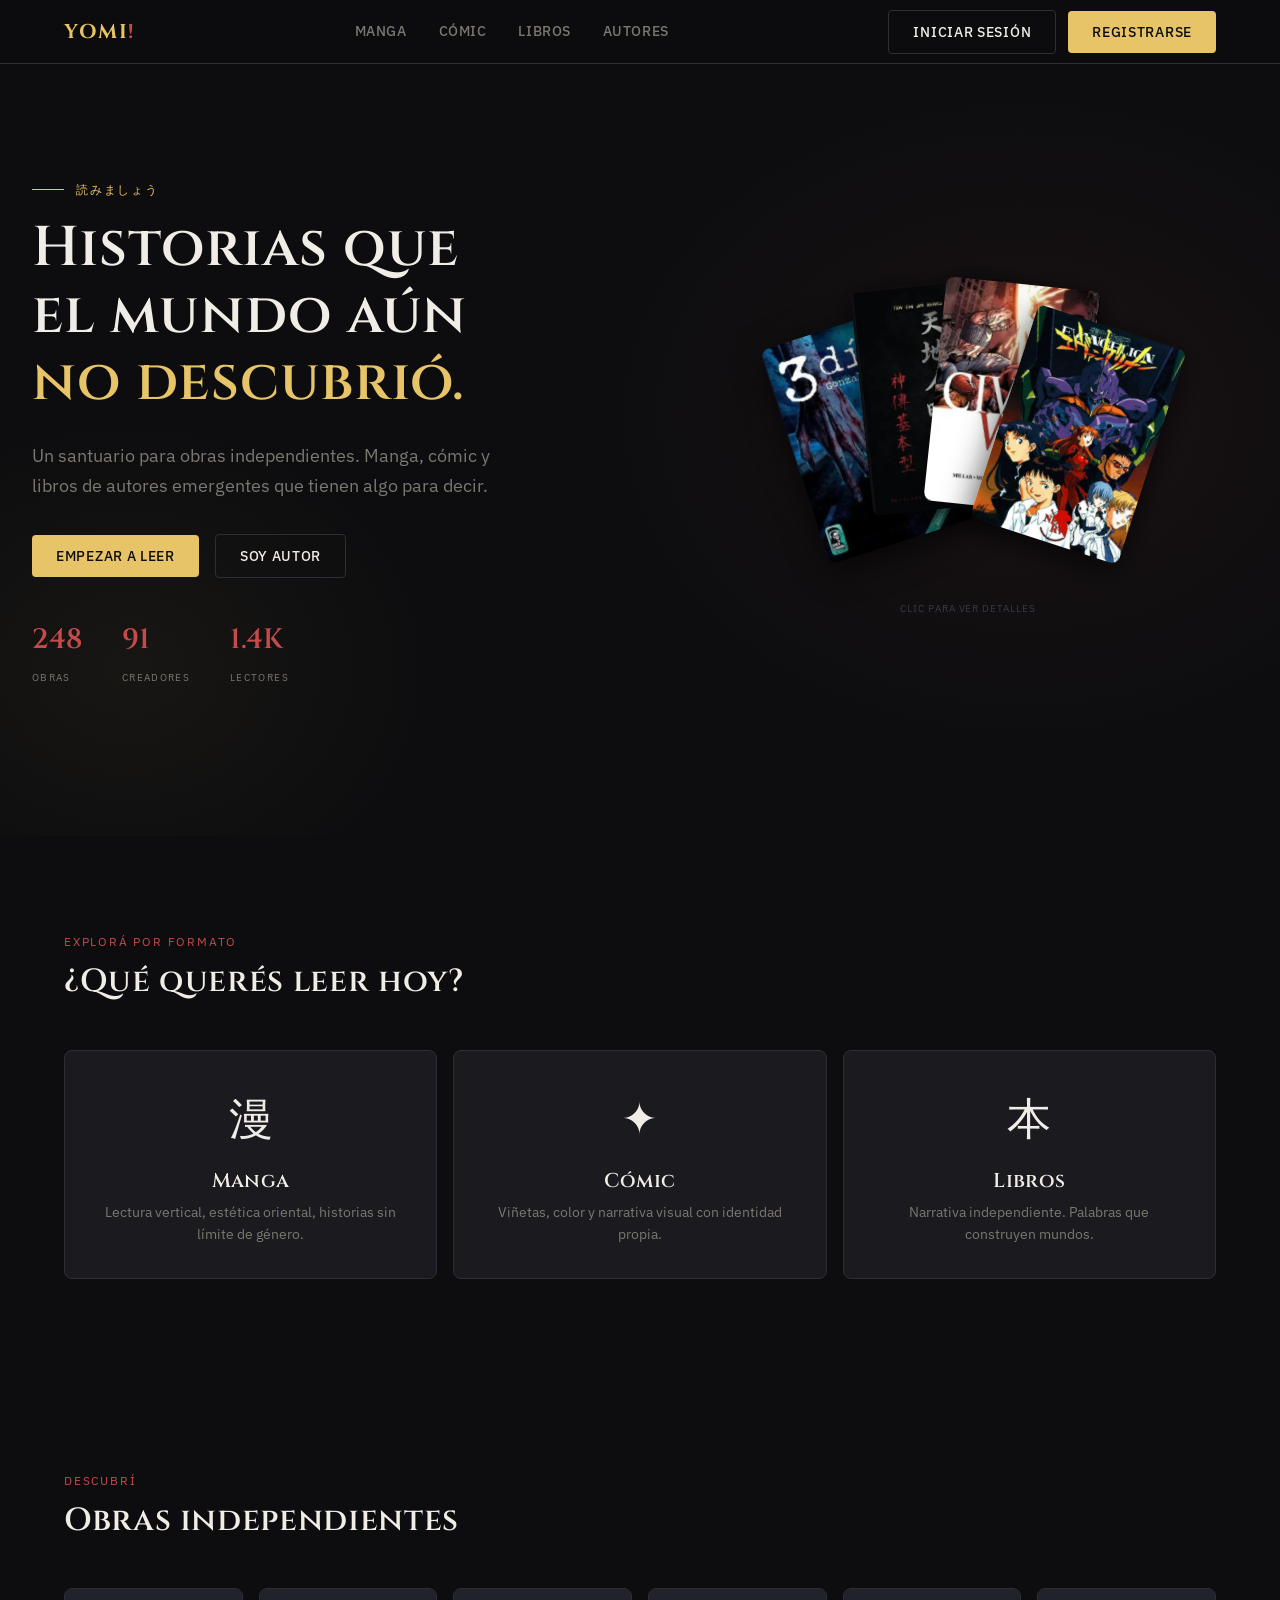
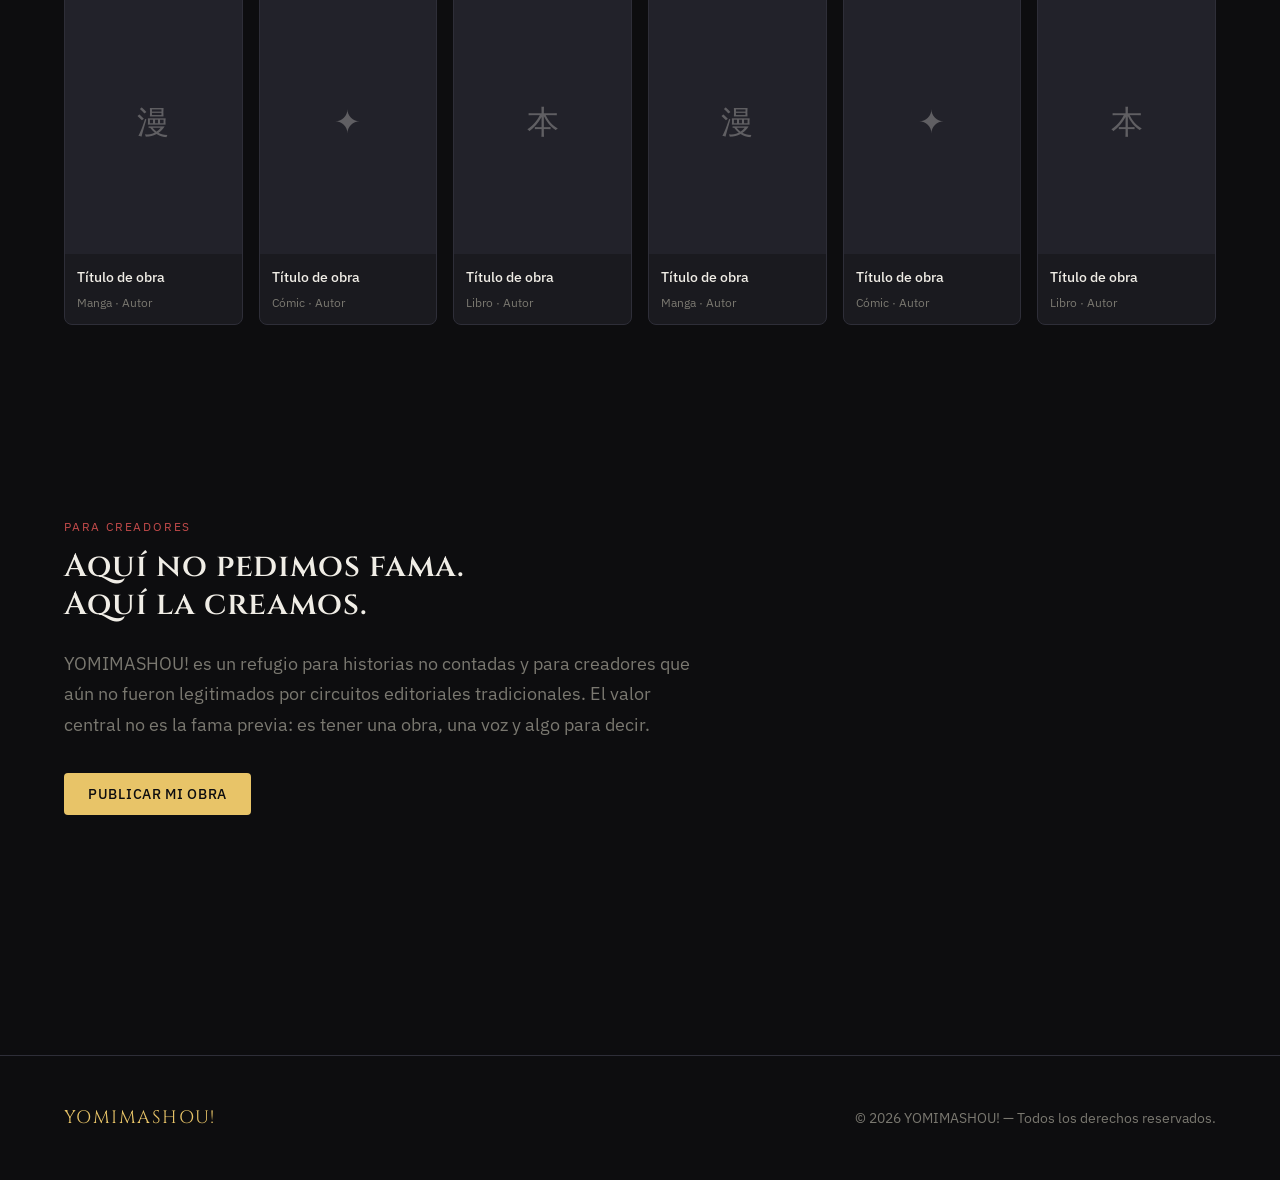
==== index.html @ 297e2ae0 "Add files via upload" ====
<!DOCTYPE html>
<html lang="es">
<head>
  <meta charset="UTF-8" />
  <meta name="viewport" content="width=device-width, initial-scale=1.0" />
  <meta name="description" content="YOMIMASHOU! — Portal de lectura y creación para autores independientes de manga, cómic y libros." />
  <title>YOMIMASHOU! — ¡Leamos!</title>
  <link rel="preconnect" href="https://fonts.googleapis.com" />
  <link rel="preconnect" href="https://fonts.gstatic.com" crossorigin />
  <link href="https://fonts.googleapis.com/css2?family=Cinzel:wght@400;600;700&family=IBM+Plex+Sans:wght@300;400;500&display=swap" rel="stylesheet" />
  <link rel="stylesheet" href="assets/css/main.css" />
  <style>
    .hero {
      display: grid;
      grid-template-columns: 1fr 1fr;
      gap: 2rem;
      padding: 5rem 0 3rem;
      align-items: center;
      min-height: calc(100vh - 64px);
      position: relative;
      overflow: hidden;
    }
    .hero::before {
      content: '';
      position: absolute;
      inset: 0;
      background:
        radial-gradient(ellipse 50% 60% at 80% 50%, rgba(196,75,75,0.07) 0%, transparent 65%),
        radial-gradient(ellipse 40% 50% at 10% 80%, rgba(232,196,104,0.05) 0%, transparent 60%);
      pointer-events: none;
    }
    .hero-left { padding: 0 0 0 2rem; position: relative; z-index: 1; }
    .hero-stats { display: flex; gap: 2.5rem; }
    .stat-num { font-family: var(--font-display); font-size: 1.75rem; font-weight: 600; color: var(--color-accent); display: block; }
    .stat-label { font-size: 0.6rem; letter-spacing: 0.14em; text-transform: uppercase; color: var(--color-text-muted); }

    .hero-right { position: relative; height: 420px; display: flex; flex-direction: column; align-items: center; justify-content: center; z-index: 1; }

    .fan-wrap { position: relative; width: 300px; height: 340px; }

    .fan-card { position: absolute; width: 155px; height: 225px; border-radius: var(--radius-md); overflow: hidden; cursor: pointer; transform-origin: bottom center; transition: transform 0.4s cubic-bezier(.22,.68,0,1.2); box-shadow: 0 8px 32px rgba(0,0,0,0.7); }

    .fan-card:nth-child(1) { left: 8px;   top: 65px; transform: rotate(-18deg); z-index: 1; }
    .fan-card:nth-child(2) { left: 55px;  top: 32px; transform: rotate(-6deg);  z-index: 2; }
    .fan-card:nth-child(3) { left: 105px; top: 32px; transform: rotate(6deg);   z-index: 3; }
    .fan-card:nth-child(4) { left: 148px; top: 65px; transform: rotate(18deg);  z-index: 4; }

    .fan-card:hover { z-index: 10; }
    .fan-card:nth-child(1):hover { transform: rotate(-18deg) translateY(-24px) scale(1.04); }
    .fan-card:nth-child(2):hover { transform: rotate(-6deg)  translateY(-24px) scale(1.04); }
    .fan-card:nth-child(3):hover { transform: rotate(6deg)   translateY(-24px) scale(1.04); }
    .fan-card:nth-child(4):hover { transform: rotate(18deg)  translateY(-24px) scale(1.04); }

    .fan-card.active { z-index: 20 !important; }
    .fan-card:nth-child(1).active { transform: rotate(0deg) translateX(72px)  translateY(-90px) scale(1.28) !important; }
    .fan-card:nth-child(2).active { transform: rotate(0deg) translateX(28px)  translateY(-90px) scale(1.28) !important; }
    .fan-card:nth-child(3).active { transform: rotate(0deg) translateX(-20px) translateY(-90px) scale(1.28) !important; }
    .fan-card:nth-child(4).active { transform: rotate(0deg) translateX(-65px) translateY(-90px) scale(1.28) !important; }

    .flip-inner { position: relative; width: 100%; height: 100%; transform-style: preserve-3d; transition: transform 0.55s cubic-bezier(.4,0,.2,1); }
    .fan-card.active .flip-inner { transform: rotateY(180deg); }

    .flip-front, .flip-back { position: absolute; inset: 0; backface-visibility: hidden; -webkit-backface-visibility: hidden; border-radius: var(--radius-md); overflow: hidden; }
    .flip-front img { width: 100%; height: 100%; object-fit: cover; display: block; }

    .flip-back { transform: rotateY(180deg); background: #1a1a1f; border: 1px solid var(--color-border); display: flex; flex-direction: column; justify-content: flex-end; padding: 14px; }
    .flip-back-tag { font-size: 0.55rem; letter-spacing: 0.14em; text-transform: uppercase; color: var(--color-accent); margin-bottom: 4px; }
    .flip-back-title { font-family: var(--font-display); font-size: 0.75rem; font-weight: 600; color: var(--color-primary); margin-bottom: 2px; line-height: 1.3; }
    .flip-back-author { font-size: 0.6rem; color: var(--color-text-muted); margin-bottom: 8px; }
    .flip-back-desc { font-size: 0.58rem; color: #b0ada6; line-height: 1.55; }

    .fan-hint { margin-top: 10px; font-size: 0.6rem; color: #3a3a48; letter-spacing: 0.1em; text-transform: uppercase; }

    @media (max-width: 768px) {
      .hero { grid-template-columns: 1fr; min-height: auto; padding: 6rem 0 3rem; }
      .hero-left { padding: 0 1rem; }
      .hero-right { height: 320px; }
      .fan-wrap { transform: scale(0.82); }
    }
  </style>
</head>
<body>

  <header class="header">
    <div class="container">
      <div class="header__inner">
        <a href="index.html" class="header__logo">YOMI<span>!</span></a>
        <nav class="header__nav">
          <a href="pages/manga.html">Manga</a>
          <a href="pages/comic.html">Cómic</a>
          <a href="pages/libros.html">Libros</a>
          <a href="pages/autores.html">Autores</a>
        </nav>
        <div class="header__actions">
          <button class="btn btn-outline" data-action="login">Iniciar sesión</button>
          <button class="btn btn-primary" data-action="registro">Registrarse</button>
        </div>
      </div>
    </div>
  </header>

  <section class="hero">
    <div class="hero-left">
      <p class="hero__kicker">読みましょう</p>
      <h1 class="hero__title">
        Historias que<br />
        el mundo aún<br />
        <em>no descubrió.</em>
      </h1>
      <p class="hero__subtitle">
        Un santuario para obras independientes. Manga, cómic y libros de autores emergentes que tienen algo para decir.
      </p>
      <div class="hero__actions" style="margin-bottom: 2.5rem;">
        <button class="btn btn-primary" data-action="registro">Empezar a leer</button>
        <button class="btn btn-outline" data-action="registro">Soy autor</button>
      </div>
      <div class="hero-stats">
        <div><span class="stat-num">248</span><span class="stat-label">Obras</span></div>
        <div><span class="stat-num">91</span><span class="stat-label">Creadores</span></div>
        <div><span class="stat-num">1.4K</span><span class="stat-label">Lectores</span></div>
      </div>
    </div>

    <div class="hero-right">
      <div class="fan-wrap">

        <div class="fan-card">
          <div class="flip-inner">
            <div class="flip-front"><img src="assets/img/3_dias.JPG" alt="3 Días" /></div>
            <div class="flip-back">
              <span class="flip-back-tag">Libro · 2021</span>
              <p class="flip-back-title">3 Días</p>
              <p class="flip-back-author">Gonzalo Ventura</p>
              <p class="flip-back-desc">Tres días para sobrevivir a un mundo que ya no reconoce lo humano. Horror, urgencia y una mano ensangrentada que lo dice todo.</p>
            </div>
          </div>
        </div>

        <div class="fan-card">
          <div class="flip-inner">
            <div class="flip-front"><img src="assets/img/bujinkan.JPG" alt="Bujinkan" /></div>
            <div class="flip-back">
              <span class="flip-back-tag">Libro · 2019</span>
              <p class="flip-back-title">Ten Chi Jin Ryaku no Maki</p>
              <p class="flip-back-author">Sajiro Janiga</p>
              <p class="flip-back-desc">Los rollos del cielo, la tierra y el hombre. Manual de formas básicas del Bujinkan Dojo para el practicante serio.</p>
            </div>
          </div>
        </div>

        <div class="fan-card">
          <div class="flip-inner">
            <div class="flip-front"><img src="assets/img/civil_war.JPG" alt="Civil War" /></div>
            <div class="flip-back">
              <span class="flip-back-tag">Cómic · 2007</span>
              <p class="flip-back-title">Civil War</p>
              <p class="flip-back-author">Mark Millar</p>
              <p class="flip-back-desc">Los héroes divididos. Una ley que obliga a elegir bando. La guerra más devastadora del universo Marvel en viñetas de alto voltaje.</p>
            </div>
          </div>
        </div>

        <div class="fan-card">
          <div class="flip-inner">
            <div class="flip-front"><img src="assets/img/evangelion.jpg" alt="Evangelion" /></div>
            <div class="flip-back">
              <span class="flip-back-tag">Manga · 1995</span>
              <p class="flip-back-title">Neon Genesis Evangelion</p>
              <p class="flip-back-author">Yoshiyuki Sadamoto</p>
              <p class="flip-back-desc">Mechas, ángeles y la fragilidad del alma humana. El clásico que redefinió el anime y el manga de ciencia ficción japonesa.</p>
            </div>
          </div>
        </div>

      </div>
      <p class="fan-hint">Clic para ver detalles</p>
    </div>
  </section>

  <section class="section">
    <div class="container">
      <div class="section-header">
        <p class="section-header__kicker">Explorá por formato</p>
        <h2>¿Qué querés leer hoy?</h2>
      </div>
      <div class="categorias-grid">
        <a href="pages/manga.html" class="categoria-card">
          <span class="categoria-card__icon">漫</span>
          <h3 class="categoria-card__title">Manga</h3>
          <p class="categoria-card__desc">Lectura vertical, estética oriental, historias sin límite de género.</p>
        </a>
        <a href="pages/comic.html" class="categoria-card">
          <span class="categoria-card__icon">✦</span>
          <h3 class="categoria-card__title">Cómic</h3>
          <p class="categoria-card__desc">Viñetas, color y narrativa visual con identidad propia.</p>
        </a>
        <a href="pages/libros.html" class="categoria-card">
          <span class="categoria-card__icon">本</span>
          <h3 class="categoria-card__title">Libros</h3>
          <p class="categoria-card__desc">Narrativa independiente. Palabras que construyen mundos.</p>
        </a>
      </div>
    </div>
  </section>

  <section class="section">
    <div class="container">
      <div class="section-header">
        <p class="section-header__kicker">Descubrí</p>
        <h2>Obras independientes</h2>
      </div>
      <div class="obras-grid">
        <div class="obra-card"><div class="obra-card__cover"><span class="obra-card__cover-placeholder">漫</span></div><div class="obra-card__info"><p class="obra-card__title">Título de obra</p><p class="obra-card__meta">Manga · Autor</p></div></div>
        <div class="obra-card"><div class="obra-card__cover"><span class="obra-card__cover-placeholder">✦</span></div><div class="obra-card__info"><p class="obra-card__title">Título de obra</p><p class="obra-card__meta">Cómic · Autor</p></div></div>
        <div class="obra-card"><div class="obra-card__cover"><span class="obra-card__cover-placeholder">本</span></div><div class="obra-card__info"><p class="obra-card__title">Título de obra</p><p class="obra-card__meta">Libro · Autor</p></div></div>
        <div class="obra-card"><div class="obra-card__cover"><span class="obra-card__cover-placeholder">漫</span></div><div class="obra-card__info"><p class="obra-card__title">Título de obra</p><p class="obra-card__meta">Manga · Autor</p></div></div>
        <div class="obra-card"><div class="obra-card__cover"><span class="obra-card__cover-placeholder">✦</span></div><div class="obra-card__info"><p class="obra-card__title">Título de obra</p><p class="obra-card__meta">Cómic · Autor</p></div></div>
        <div class="obra-card"><div class="obra-card__cover"><span class="obra-card__cover-placeholder">本</span></div><div class="obra-card__info"><p class="obra-card__title">Título de obra</p><p class="obra-card__meta">Libro · Autor</p></div></div>
      </div>
    </div>
  </section>

  <section class="section">
    <div class="container">
      <div class="section-header" style="max-width: 640px;">
        <p class="section-header__kicker">Para creadores</p>
        <h2>Aquí no pedimos fama.<br />Aquí la creamos.</h2>
        <p style="margin-top: 1.5rem; color: var(--color-text-muted); font-size: 1.125rem; line-height: 1.7;">
          YOMIMASHOU! es un refugio para historias no contadas y para creadores que aún no fueron legitimados por circuitos editoriales tradicionales. El valor central no es la fama previa: es tener una obra, una voz y algo para decir.
        </p>
        <div style="margin-top: 2rem;">
          <button class="btn btn-primary" data-action="registro">Publicar mi obra</button>
        </div>
      </div>
    </div>
  </section>

  <footer class="footer">
    <div class="container">
      <div class="footer__inner">
        <span class="footer__logo">YOMIMASHOU!</span>
        <p class="footer__copy">© 2026 YOMIMASHOU! — Todos los derechos reservados.</p>
      </div>
    </div>
  </footer>

  <script src="assets/js/main.js"></script>
  <script>
    const fanCards = document.querySelectorAll('.fan-card');
    fanCards.forEach((card) => {
      card.addEventListener('click', () => {
        const isActive = card.classList.contains('active');
        fanCards.forEach(c => c.classList.remove('active'));
        if (!isActive) card.classList.add('active');
      });
    });
  </script>
</body>
</html>
---- assets/css/main.css ----
@import url('https://fonts.googleapis.com/css2?family=Cinzel:wght@400;600;700&family=IBM+Plex+Sans:wght@300;400;500;600&display=swap');
@import './variables.css';

/* ─── RESET ─────────────────────────────────────────── */
*, *::before, *::after {
  box-sizing: border-box;
  margin: 0;
  padding: 0;
}

html {
  scroll-behavior: smooth;
  font-size: 16px;
}

body {
  background-color: var(--color-bg);
  color: var(--color-text);
  font-family: var(--font-body);
  font-weight: 400;
  line-height: 1.6;
  min-height: 100vh;
  -webkit-font-smoothing: antialiased;
}

img {
  max-width: 100%;
  display: block;
}

a {
  color: inherit;
  text-decoration: none;
}

ul, ol {
  list-style: none;
}

button {
  cursor: pointer;
  border: none;
  background: none;
  font-family: inherit;
}

/* ─── TIPOGRAFÍA ─────────────────────────────────────── */
h1, h2, h3, h4 {
  font-family: var(--font-display);
  font-weight: 600;
  line-height: 1.2;
  letter-spacing: 0.02em;
}

h1 { font-size: var(--text-5xl); }
h2 { font-size: var(--text-3xl); }
h3 { font-size: var(--text-2xl); }
h4 { font-size: var(--text-xl); }

p { font-size: var(--text-base); }

.text-muted { color: var(--color-text-muted); }
.text-primary { color: var(--color-primary); }
.text-accent { color: var(--color-accent); }

/* ─── LAYOUT ─────────────────────────────────────────── */
.container {
  width: 100%;
  max-width: 1200px;
  margin: 0 auto;
  padding: 0 var(--space-6);
}

.section {
  padding: var(--space-24) 0;
}

/* ─── BOTONES ─────────────────────────────────────────── */
.btn {
  display: inline-flex;
  align-items: center;
  gap: var(--space-2);
  padding: var(--space-3) var(--space-6);
  border-radius: var(--radius-sm);
  font-family: var(--font-body);
  font-size: var(--text-sm);
  font-weight: 500;
  letter-spacing: 0.05em;
  text-transform: uppercase;
  transition: all var(--transition-base);
}

.btn-primary {
  background-color: var(--color-primary);
  color: var(--color-bg);
}

.btn-primary:hover {
  background-color: #f0d080;
  transform: translateY(-1px);
}

.btn-outline {
  border: 1px solid var(--color-border);
  color: var(--color-text);
}

.btn-outline:hover {
  border-color: var(--color-primary);
  color: var(--color-primary);
}

/* ─── HEADER ─────────────────────────────────────────── */
.header {
  position: fixed;
  top: 0;
  left: 0;
  right: 0;
  z-index: 100;
  height: 64px;
  background-color: rgba(13, 13, 15, 0.92);
  backdrop-filter: blur(12px);
  border-bottom: 1px solid var(--color-border);
  display: flex;
  align-items: center;
}

.header__inner {
  display: flex;
  align-items: center;
  justify-content: space-between;
  width: 100%;
}

.header__logo {
  font-family: var(--font-display);
  font-size: var(--text-xl);
  font-weight: 700;
  color: var(--color-primary);
  letter-spacing: 0.08em;
}

.header__logo span {
  color: var(--color-accent);
}

.header__nav {
  display: flex;
  align-items: center;
  gap: var(--space-8);
}

.header__nav a {
  font-size: var(--text-sm);
  font-weight: 500;
  letter-spacing: 0.04em;
  color: var(--color-text-muted);
  text-transform: uppercase;
  transition: color var(--transition-fast);
}

.header__nav a:hover {
  color: var(--color-text);
}

.header__actions {
  display: flex;
  align-items: center;
  gap: var(--space-3);
}

/* ─── HERO ────────────────────────────────────────────── */
.hero {
  min-height: 100vh;
  display: flex;
  align-items: center;
  padding-top: 64px;
  position: relative;
  overflow: hidden;
}

.hero::before {
  content: '';
  position: absolute;
  top: 0; left: 0; right: 0; bottom: 0;
  background:
    radial-gradient(ellipse 60% 50% at 70% 50%, rgba(232, 196, 104, 0.06) 0%, transparent 70%),
    radial-gradient(ellipse 40% 60% at 20% 80%, rgba(196, 75, 75, 0.05) 0%, transparent 60%);
  pointer-events: none;
}

.hero__content {
  max-width: 640px;
  position: relative;
  z-index: 1;
}

.hero__kicker {
  font-size: var(--text-xs);
  font-weight: 500;
  letter-spacing: 0.15em;
  text-transform: uppercase;
  color: var(--color-primary);
  margin-bottom: var(--space-4);
  display: flex;
  align-items: center;
  gap: var(--space-3);
}

.hero__kicker::before {
  content: '';
  display: block;
  width: 32px;
  height: 1px;
  background-color: var(--color-primary);
}

.hero__title {
  margin-bottom: var(--space-6);
}

.hero__title em {
  font-style: normal;
  color: var(--color-primary);
}

.hero__subtitle {
  font-size: var(--text-lg);
  color: var(--color-text-muted);
  margin-bottom: var(--space-8);
  max-width: 480px;
  line-height: 1.7;
}

.hero__actions {
  display: flex;
  align-items: center;
  gap: var(--space-4);
  flex-wrap: wrap;
}

/* ─── SECCIONES DE CONTENIDO ─────────────────────────── */
.section-header {
  margin-bottom: var(--space-12);
}

.section-header__kicker {
  font-size: var(--text-xs);
  letter-spacing: 0.15em;
  text-transform: uppercase;
  color: var(--color-accent);
  margin-bottom: var(--space-3);
}

.section-header h2 {
  color: var(--color-text);
}

/* ─── GRILLA DE OBRAS (PLACEHOLDER) ─────────────────── */
.obras-grid {
  display: grid;
  grid-template-columns: repeat(auto-fill, minmax(160px, 1fr));
  gap: var(--space-4);
}

.obra-card {
  background-color: var(--color-surface);
  border-radius: var(--radius-md);
  overflow: hidden;
  border: 1px solid var(--color-border);
  transition: all var(--transition-base);
  cursor: pointer;
}

.obra-card:hover {
  transform: translateY(-4px);
  border-color: var(--color-primary);
}

.obra-card__cover {
  aspect-ratio: 2/3;
  background-color: var(--color-surface-alt);
  display: flex;
  align-items: center;
  justify-content: center;
}

.obra-card__cover-placeholder {
  font-size: var(--text-3xl);
  opacity: 0.3;
}

.obra-card__info {
  padding: var(--space-3);
}

.obra-card__title {
  font-size: var(--text-sm);
  font-weight: 500;
  margin-bottom: var(--space-1);
}

.obra-card__meta {
  font-size: var(--text-xs);
  color: var(--color-text-muted);
}

/* ─── CATEGORÍAS ─────────────────────────────────────── */
.categorias-grid {
  display: grid;
  grid-template-columns: repeat(3, 1fr);
  gap: var(--space-4);
}

.categoria-card {
  background-color: var(--color-surface);
  border: 1px solid var(--color-border);
  border-radius: var(--radius-md);
  padding: var(--space-8);
  text-align: center;
  transition: all var(--transition-base);
  cursor: pointer;
}

.categoria-card:hover {
  border-color: var(--color-primary);
  background-color: var(--color-surface-alt);
}

.categoria-card__icon {
  font-size: var(--text-4xl);
  margin-bottom: var(--space-4);
  display: block;
}

.categoria-card__title {
  font-family: var(--font-display);
  font-size: var(--text-xl);
  margin-bottom: var(--space-2);
}

.categoria-card__desc {
  font-size: var(--text-sm);
  color: var(--color-text-muted);
}

/* ─── FOOTER ─────────────────────────────────────────── */
.footer {
  border-top: 1px solid var(--color-border);
  padding: var(--space-12) 0;
  margin-top: var(--space-24);
}

.footer__inner {
  display: flex;
  align-items: center;
  justify-content: space-between;
  flex-wrap: wrap;
  gap: var(--space-4);
}

.footer__logo {
  font-family: var(--font-display);
  font-size: var(--text-lg);
  color: var(--color-primary);
  letter-spacing: 0.08em;
}

.footer__copy {
  font-size: var(--text-sm);
  color: var(--color-text-muted);
}

/* ─── RESPONSIVE ─────────────────────────────────────── */
@media (max-width: 768px) {
  h1 { font-size: var(--text-3xl); }
  h2 { font-size: var(--text-2xl); }

  .header__nav {
    display: none;
  }

  .categorias-grid {
    grid-template-columns: 1fr;
  }

  .obras-grid {
    grid-template-columns: repeat(auto-fill, minmax(130px, 1fr));
  }

  .footer__inner {
    flex-direction: column;
    text-align: center;
  }
}
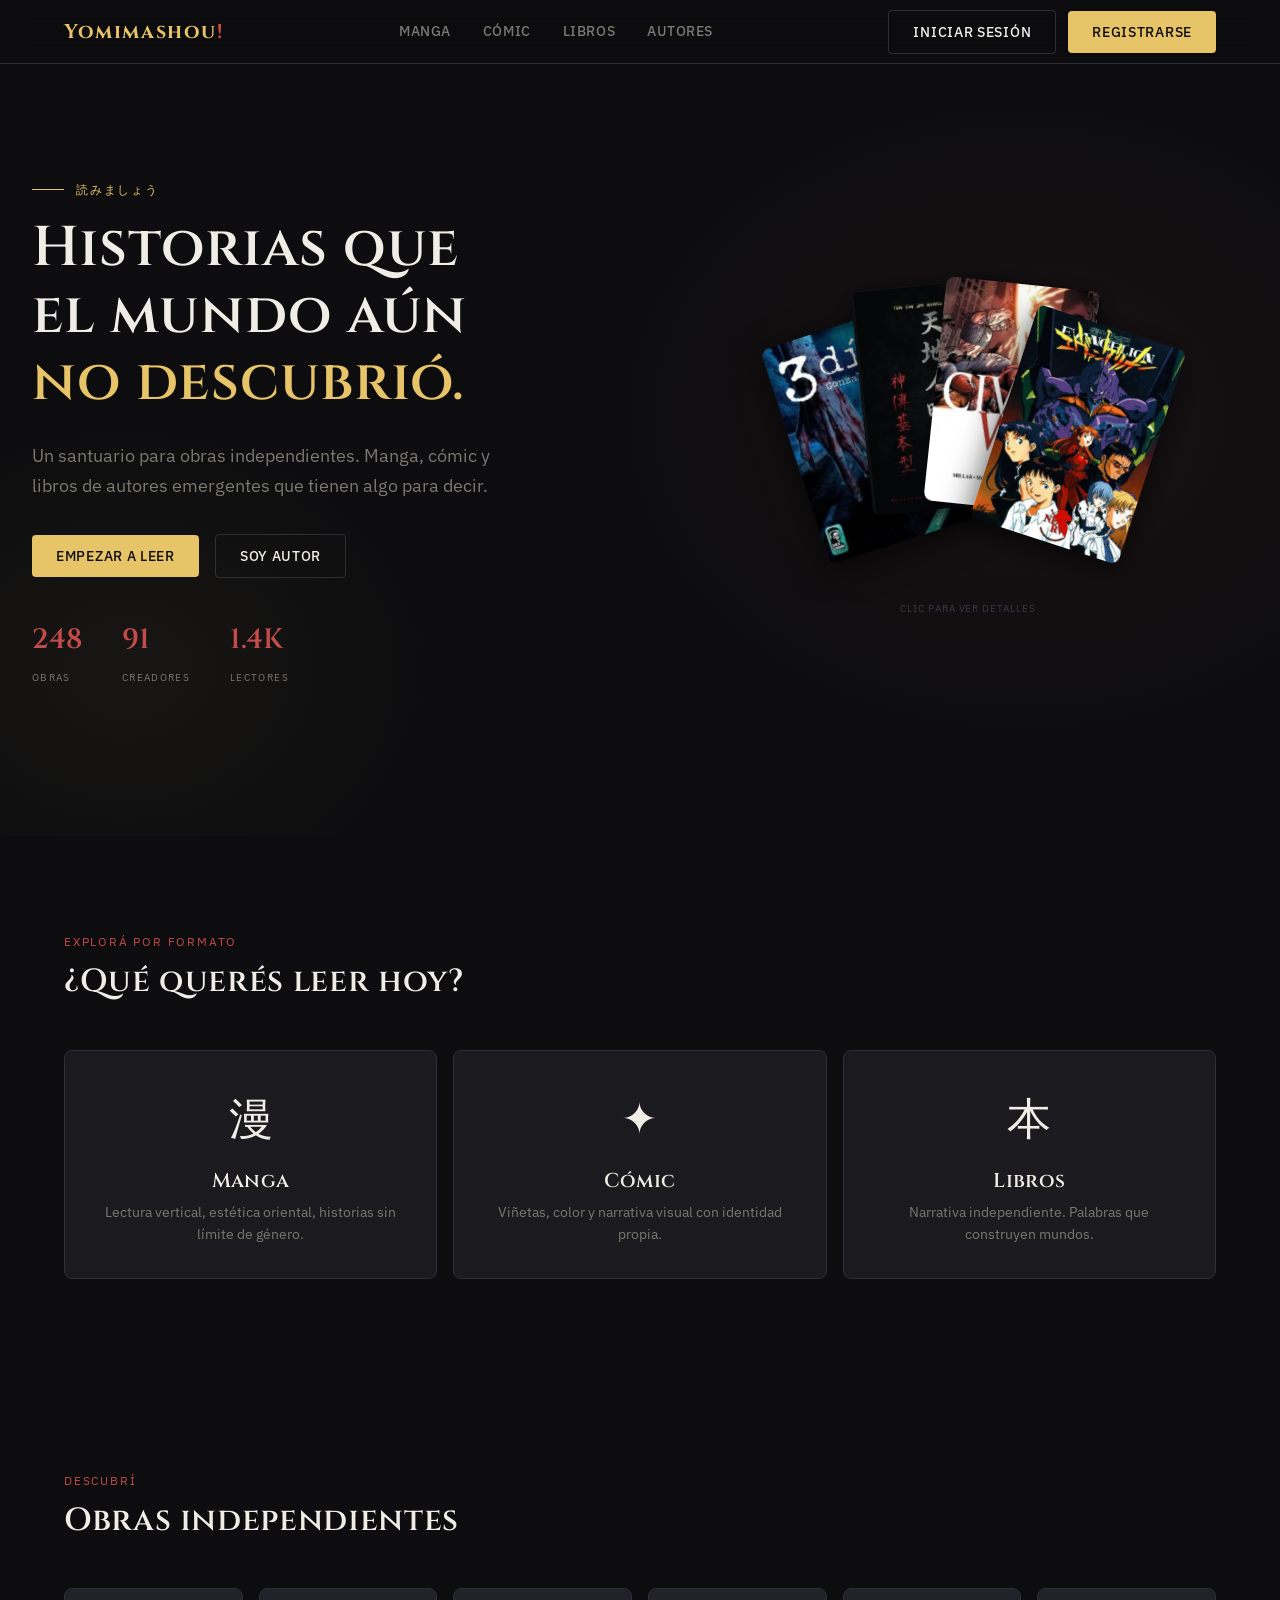
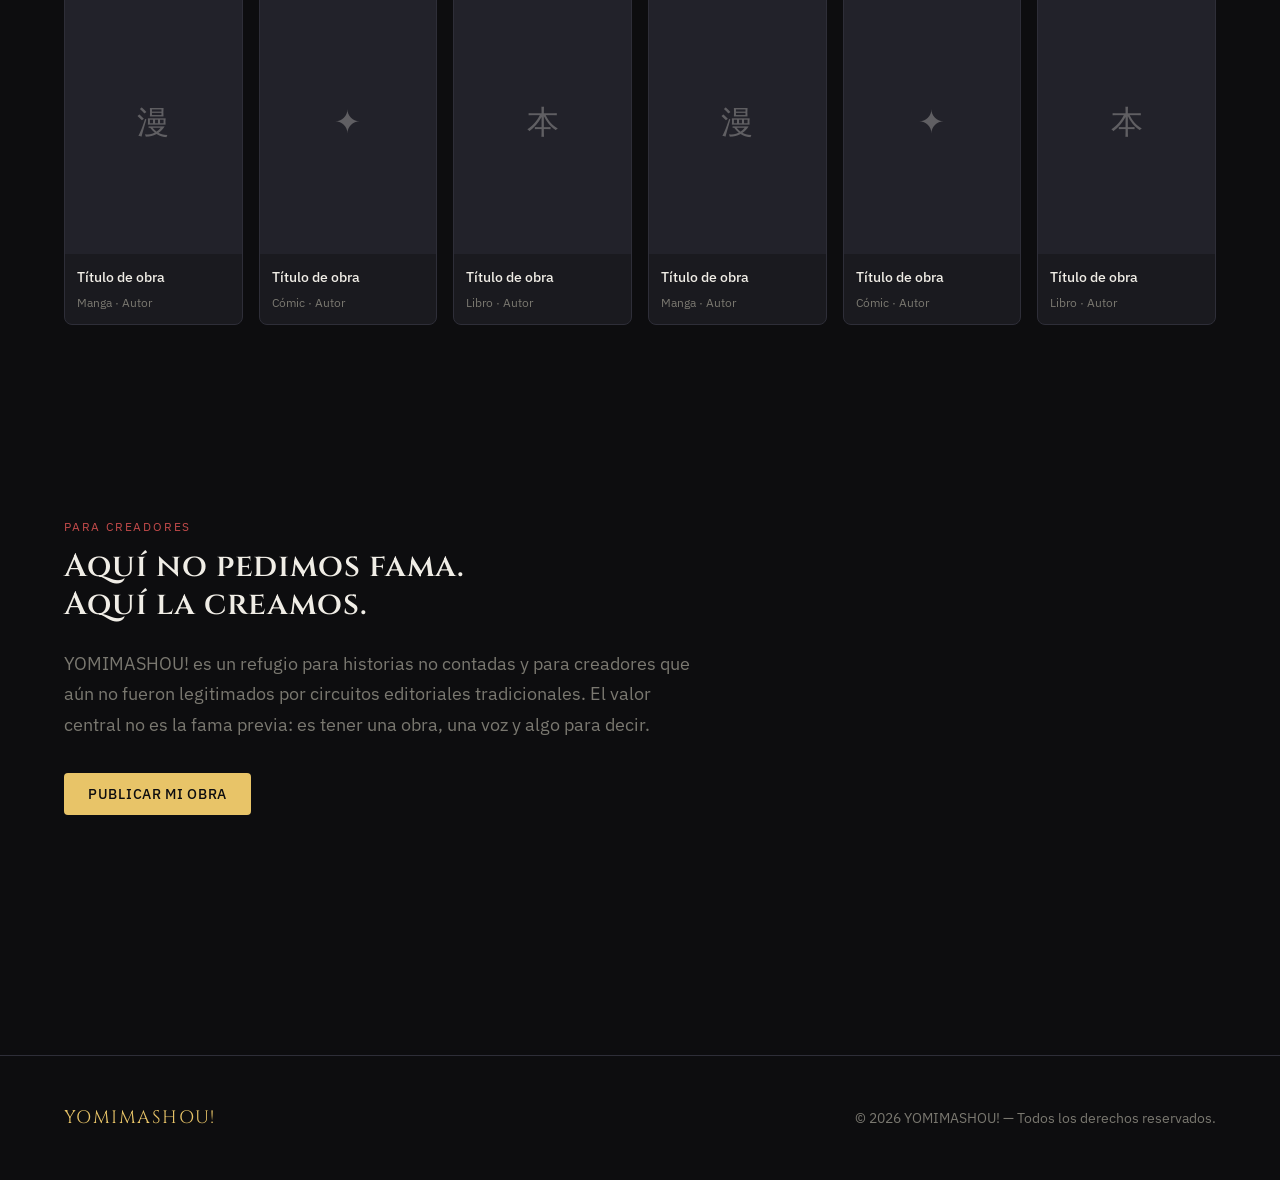
==== commit 9b3682ba: "Add files via upload Fase 1" ====
--- a/index.html
+++ b/index.html
@@ -8,6 +8,7 @@
   <link rel="preconnect" href="https://fonts.googleapis.com" />
   <link rel="preconnect" href="https://fonts.gstatic.com" crossorigin />
   <link href="https://fonts.googleapis.com/css2?family=Cinzel:wght@400;600;700&family=IBM+Plex+Sans:wght@300;400;500&display=swap" rel="stylesheet" />
+  <link rel="icon" type="image/svg+xml" href="assets/img/favicon.svg" />
   <link rel="stylesheet" href="assets/css/main.css" />
   <style>
     .hero {
@@ -84,7 +85,7 @@
   <header class="header">
     <div class="container">
       <div class="header__inner">
-        <a href="index.html" class="header__logo">YOMI<span>!</span></a>
+        <a href="index.html" class="header__logo">Yomimashou<span>!</span></a>
         <nav class="header__nav">
           <a href="pages/manga.html">Manga</a>
           <a href="pages/comic.html">Cómic</a>
